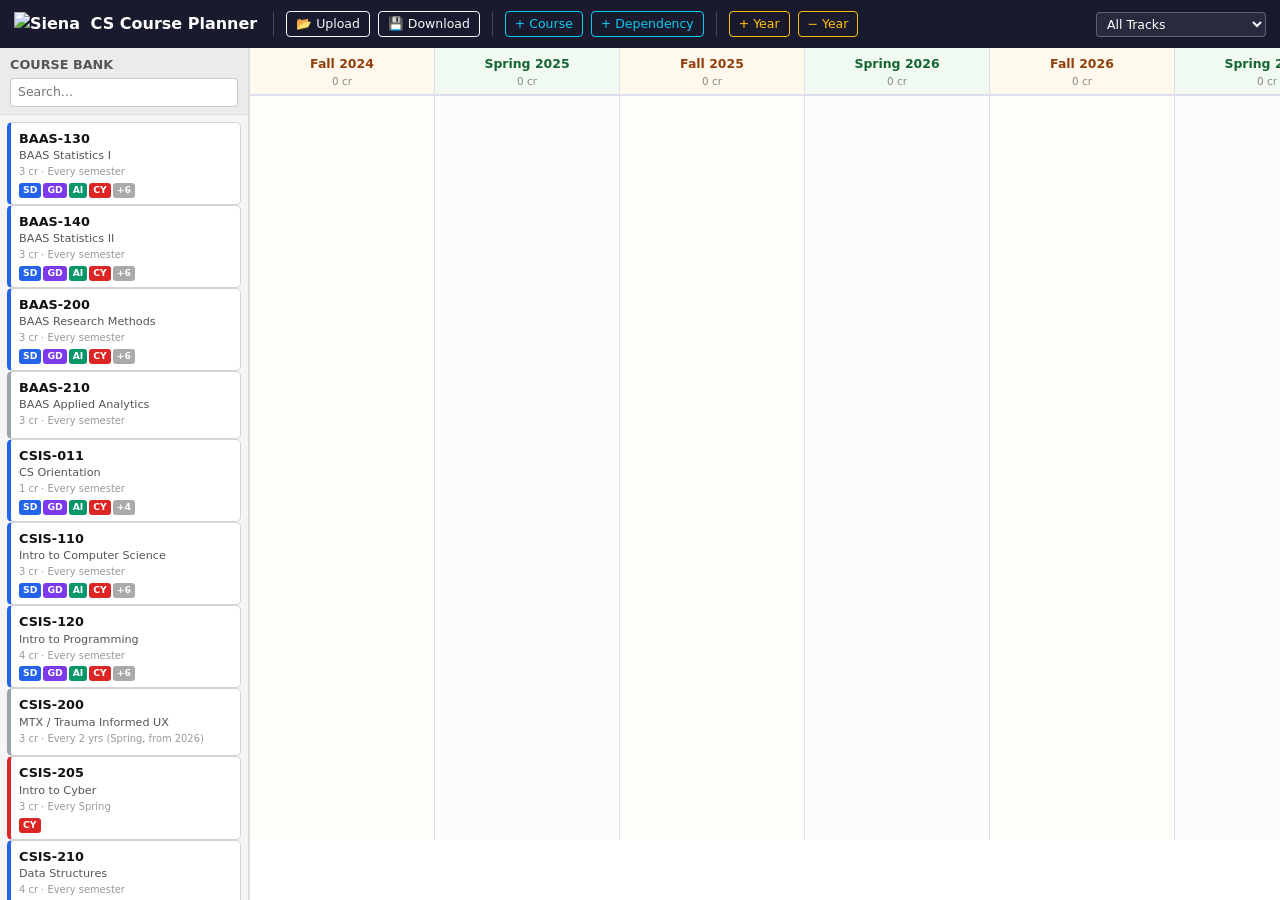
==== planner/index.html @ 816ea4b8 "Add CS Course Planner web app at /planner/ Adds a fully client-side course planning tool for student" ====
<!DOCTYPE html>
<html lang="en">
<head>
  <meta charset="utf-8">
  <meta name="viewport" content="width=device-width, initial-scale=1">
  <meta name="author" content="Ninad Chaudhari &amp; Jami Cotler">
  <title>Course Planner — Siena College CS</title>
  <link href="https://cdn.jsdelivr.net/npm/bootstrap@5.3.0/dist/css/bootstrap.min.css" rel="stylesheet">
  <link href="css/planner.css" rel="stylesheet">
</head>
<body>

<!-- ── Toolbar ──────────────────────────────────────────────── -->
<div class="toolbar">
  <span class="brand">
    <img src="../images/siena-logo.png" alt="Siena">
    CS Course Planner
  </span>
  <div class="divider"></div>
  <button class="btn btn-sm btn-outline-light" id="btn-upload" title="Load a saved plan">&#128194; Upload</button>
  <button class="btn btn-sm btn-outline-light" id="btn-download" title="Download current plan">&#128190; Download</button>
  <div class="divider"></div>
  <button class="btn btn-sm btn-outline-info"    id="btn-add-course" title="Add course to catalog">+ Course</button>
  <button class="btn btn-sm btn-outline-info"    id="btn-add-dep"    title="Add prerequisite link">+ Dependency</button>
  <div class="divider"></div>
  <button class="btn btn-sm btn-outline-warning" id="btn-add-year"   title="Add one year to timeline">+ Year</button>
  <button class="btn btn-sm btn-outline-warning" id="btn-rem-year"   title="Remove last year">− Year</button>
  <div class="ms-auto">
    <select id="track-filter" title="Filter course bank by track">
      <option value="">All Tracks</option>
    </select>
  </div>
  <input type="file" id="file-upload" accept=".json" style="display:none">
</div>

<!-- ── App ──────────────────────────────────────────────────── -->
<div class="app-container">

  <!-- Course Bank -->
  <div class="course-bank">
    <div class="bank-header">
      <h6>Course Bank</h6>
      <input type="text" class="bank-search" id="bank-search" placeholder="Search…">
    </div>
    <div class="bank-list" id="bank-list"></div>
  </div>

  <!-- Timeline -->
  <div class="timeline-area">
    <div class="timeline-scroll" id="timeline-scroll"></div>
  </div>
</div>

<!-- ── Add Course Modal ──────────────────────────────────────── -->
<div class="modal fade" id="addCourseModal" tabindex="-1">
  <div class="modal-dialog">
    <div class="modal-content">
      <div class="modal-header">
        <h5 class="modal-title">Add New Course</h5>
        <button type="button" class="btn-close" data-bs-dismiss="modal"></button>
      </div>
      <div class="modal-body">
        <form id="add-course-form">
          <div class="row g-2 mb-2">
            <div class="col-5">
              <label class="form-label">Course ID *</label>
              <input type="text" class="form-control form-control-sm" id="nc-id" placeholder="CSIS-420">
            </div>
            <div class="col-7">
              <label class="form-label">Course Name *</label>
              <input type="text" class="form-control form-control-sm" id="nc-name" placeholder="Advanced Topics">
            </div>
          </div>
          <div class="row g-2 mb-2">
            <div class="col-4">
              <label class="form-label">Credits</label>
              <input type="number" class="form-control form-control-sm" id="nc-credits" value="3" min="1" max="6">
            </div>
            <div class="col-4">
              <label class="form-label">Offered</label>
              <select class="form-select form-select-sm" id="nc-semester">
                <option value="every">Every semester</option>
                <option value="both">Both (yearly)</option>
                <option value="fall">Fall only</option>
                <option value="spring">Spring only</option>
              </select>
            </div>
            <div class="col-4">
              <label class="form-label">Period</label>
              <select class="form-select form-select-sm" id="nc-period">
                <option value="1">Every year</option>
                <option value="2">Every 2 yrs</option>
              </select>
            </div>
          </div>
          <div class="mb-2">
            <label class="form-label">Start Year <small class="text-muted">(for 2-yr rotation)</small></label>
            <input type="number" class="form-control form-control-sm" id="nc-startyear" placeholder="2024">
          </div>
          <div class="mb-2">
            <label class="form-label">Tracks <small class="text-muted">(comma-sep: SD, AI, GD…)</small></label>
            <input type="text" class="form-control form-control-sm" id="nc-tracks" placeholder="SD, AI">
          </div>
          <div class="mb-1">
            <label class="form-label">Prerequisites <small class="text-muted">(comma-sep course IDs)</small></label>
            <input type="text" class="form-control form-control-sm" id="nc-prereqs" placeholder="CSIS-210, MATH-250">
          </div>
        </form>
      </div>
      <div class="modal-footer">
        <button class="btn btn-sm btn-secondary" data-bs-dismiss="modal">Cancel</button>
        <button class="btn btn-sm btn-primary" id="add-course-submit">Add Course</button>
      </div>
    </div>
  </div>
</div>

<!-- ── Add Dependency Modal ──────────────────────────────────── -->
<div class="modal fade" id="addDepModal" tabindex="-1">
  <div class="modal-dialog modal-sm">
    <div class="modal-content">
      <div class="modal-header">
        <h5 class="modal-title">Add Prerequisite</h5>
        <button type="button" class="btn-close" data-bs-dismiss="modal"></button>
      </div>
      <div class="modal-body">
        <label class="form-label">Prerequisite (FROM)</label>
        <select class="form-select form-select-sm mb-2" id="dep-from"></select>
        <div class="text-center mb-2" style="font-size:1.3rem">↓</div>
        <label class="form-label">Requires it (TO)</label>
        <select class="form-select form-select-sm" id="dep-to"></select>
      </div>
      <div class="modal-footer">
        <button class="btn btn-sm btn-secondary" data-bs-dismiss="modal">Cancel</button>
        <button class="btn btn-sm btn-primary" id="add-dep-submit">Add</button>
      </div>
    </div>
  </div>
</div>

<!-- ── Toast Container ──────────────────────────────────────── -->
<div id="toast-container" class="toast-container position-fixed bottom-0 end-0 p-3"></div>

<!-- ── Scripts ──────────────────────────────────────────────── -->
<script src="https://cdn.jsdelivr.net/npm/bootstrap@5.3.0/dist/js/bootstrap.bundle.min.js"></script>
<script src="https://cdn.jsdelivr.net/npm/interactjs/dist/interact.min.js"></script>
<script src="https://cdn.jsdelivr.net/npm/leader-line/leader-line.min.js"></script>
<script src="js/data.js"></script>
<script src="js/arrows.js"></script>
<script src="js/app.js"></script>
<script>
  // Populate track filter dropdown
  Object.entries(TRACKS).forEach(([code, info]) => {
    const o = document.createElement("option");
    o.value = code; o.textContent = `${code} – ${info.name}`;
    document.getElementById("track-filter").appendChild(o);
  });
</script>
</body>
</html>
---- planner/css/planner.css ----
/* ============================================================
   Course Planning App Styles
   ============================================================ */
:root {
  --sidebar-width: 250px;
  --column-width: 185px;
  --sem-bg-fall: #fff8ed;
  --sem-bg-spring: #f0faf0;
  --stripe: repeating-linear-gradient(-45deg,transparent,transparent 4px,rgba(0,0,0,.05) 4px,rgba(0,0,0,.05) 8px);
}

html, body { height: 100%; overflow: hidden; margin: 0; font-family: system-ui, sans-serif; }

/* ── Toolbar ─────────────────────────────────────────────── */
.toolbar {
  background: #1a1a2e; color: #fff;
  padding: 7px 14px; display: flex; align-items: center; gap: 8px;
  flex-wrap: wrap; z-index: 100; height: 48px; box-sizing: border-box;
}
.toolbar .brand { font-weight: 700; font-size: 1rem; white-space: nowrap; margin-right: 4px; }
.toolbar .brand img { height: 26px; vertical-align: middle; margin-right: 5px; }
.toolbar .btn  { font-size: .78rem; padding: 3px 9px; }
.toolbar select { font-size: .78rem; padding: 3px 6px; max-width: 170px;
  background: #2a2a3e; color: #fff; border: 1px solid rgba(255,255,255,.25); border-radius: 4px; }
.toolbar .divider { width: 1px; height: 24px; background: rgba(255,255,255,.2); margin: 0 4px; }

/* ── Layout ──────────────────────────────────────────────── */
.app-container { display: flex; height: calc(100vh - 48px); overflow: hidden; }

/* ── Course Bank ─────────────────────────────────────────── */
.course-bank {
  width: var(--sidebar-width); min-width: var(--sidebar-width);
  background: #f5f5f5; border-right: 2px solid #ddd;
  display: flex; flex-direction: column; overflow: hidden;
}
.bank-header { padding: 9px 10px 7px; background: #ebebeb; border-bottom: 1px solid #ddd; }
.bank-header h6 { margin: 0 0 6px; font-size: .8rem; font-weight: 700; text-transform: uppercase; color: #555; }
.bank-search { width: 100%; font-size: .78rem; padding: 4px 7px;
  border: 1px solid #ccc; border-radius: 4px; box-sizing: border-box; }
.bank-list { flex: 1; overflow-y: auto; padding: 7px; }
.bank-list::-webkit-scrollbar { width: 5px; }
.bank-list::-webkit-scrollbar-thumb { background: #ccc; border-radius: 3px; }

/* Drop highlight on bank */
.bank-list.drop-over { background: rgba(37,99,235,.07); outline: 2px dashed #2563eb; outline-offset: -2px; }

/* ── Timeline ────────────────────────────────────────────── */
.timeline-area { flex: 1; overflow-x: auto; overflow-y: auto; position: relative; }
.timeline-area::-webkit-scrollbar { width: 6px; height: 6px; }
.timeline-area::-webkit-scrollbar-thumb { background: #ccc; border-radius: 3px; }
.timeline-scroll { display: flex; min-height: 100%; padding-bottom: 60px; }

/* ── Semester Columns ────────────────────────────────────── */
.semester-column { width: var(--column-width); min-width: var(--column-width);
  border-right: 1px solid #dde; display: flex; flex-direction: column; flex-shrink: 0; }
.sem-header { text-align: center; font-weight: 700; font-size: .78rem;
  padding: 7px 4px 5px; border-bottom: 2px solid #dde;
  position: sticky; top: 0; z-index: 5; }
.sem-header.fall   { background: var(--sem-bg-fall);   color: #92400e; }
.sem-header.spring { background: var(--sem-bg-spring); color: #166534; }
.credit-label { font-size: .65rem; font-weight: 400; color: #888; display: block; }
.drop-zone { flex: 1; min-height: 480px; padding: 6px; display: flex;
  flex-direction: column; gap: 5px; transition: background .15s; }
.drop-zone.fall   { background: rgba(255,248,237,.35); }
.drop-zone.spring { background: rgba(240,250,240,.35); }
.drop-zone.drag-over  { background: rgba(37,99,235,.1);  outline: 2px dashed #2563eb; outline-offset: -2px; }
.drop-zone.warn-over  { background: rgba(234,179,8,.12); outline: 2px dashed #d97706; outline-offset: -2px; }

/* ── Course Cards ────────────────────────────────────────── */
.course-card {
  background: #fff; border: 1px solid #d4d4d4; border-left: 4px solid #9ca3af;
  border-radius: 5px; padding: 6px 8px; cursor: grab;
  font-size: .76rem; user-select: none; position: relative;
  transition: box-shadow .15s;
}
.course-card:hover   { box-shadow: 0 2px 8px rgba(0,0,0,.13); z-index: 20; }
.course-card.dragging { opacity: .8; box-shadow: 0 6px 20px rgba(0,0,0,.22); cursor: grabbing; z-index: 999; }
.card-id      { font-weight: 700; color: #111; font-size: .8rem; }
.card-name    { color: #555; font-size: .7rem; line-height: 1.25; margin-top: 1px; }
.card-meta    { font-size: .62rem; color: #999; margin-top: 2px; }
.card-tracks  { display: flex; flex-wrap: wrap; gap: 2px; margin-top: 3px; }
.track-badge  { font-size: .58rem; padding: 1px 4px; border-radius: 3px;
  color: #fff; font-weight: 600; line-height: 1.4; }

/* Status indicators */
.course-card.not-offered    { background: var(--stripe); }
.course-card.prereq-warn    { border-color: #eab308; }
.warn-icon   { position: absolute; top: 3px; right: 5px; font-size: .7rem; color: #ca8a04; cursor: help; }
.no-offer-pill { position: absolute; top: 3px; right: 5px;
  font-size: .58rem; background: #fef3c7; color: #92400e;
  padding: 1px 4px; border-radius: 3px; font-weight: 600; }

/* Remove button */
.remove-btn {
  position: absolute; top: -7px; right: -7px;
  width: 17px; height: 17px; background: #ef4444; color: #fff;
  border: 2px solid #fff; border-radius: 50%; font-size: .6rem;
  line-height: 13px; text-align: center; cursor: pointer; display: none;
  padding: 0; z-index: 30;
}
.course-card:hover .remove-btn { display: block; }

/* ── LeaderLine z-index fix ──────────────────────────────── */
.leader-line { z-index: 6 !important; pointer-events: none; }

/* ── Modals ──────────────────────────────────────────────── */
.modal .form-label { font-size: .82rem; font-weight: 600; }

/* ── Toast ───────────────────────────────────────────────── */
#toast-container { z-index: 9999; }
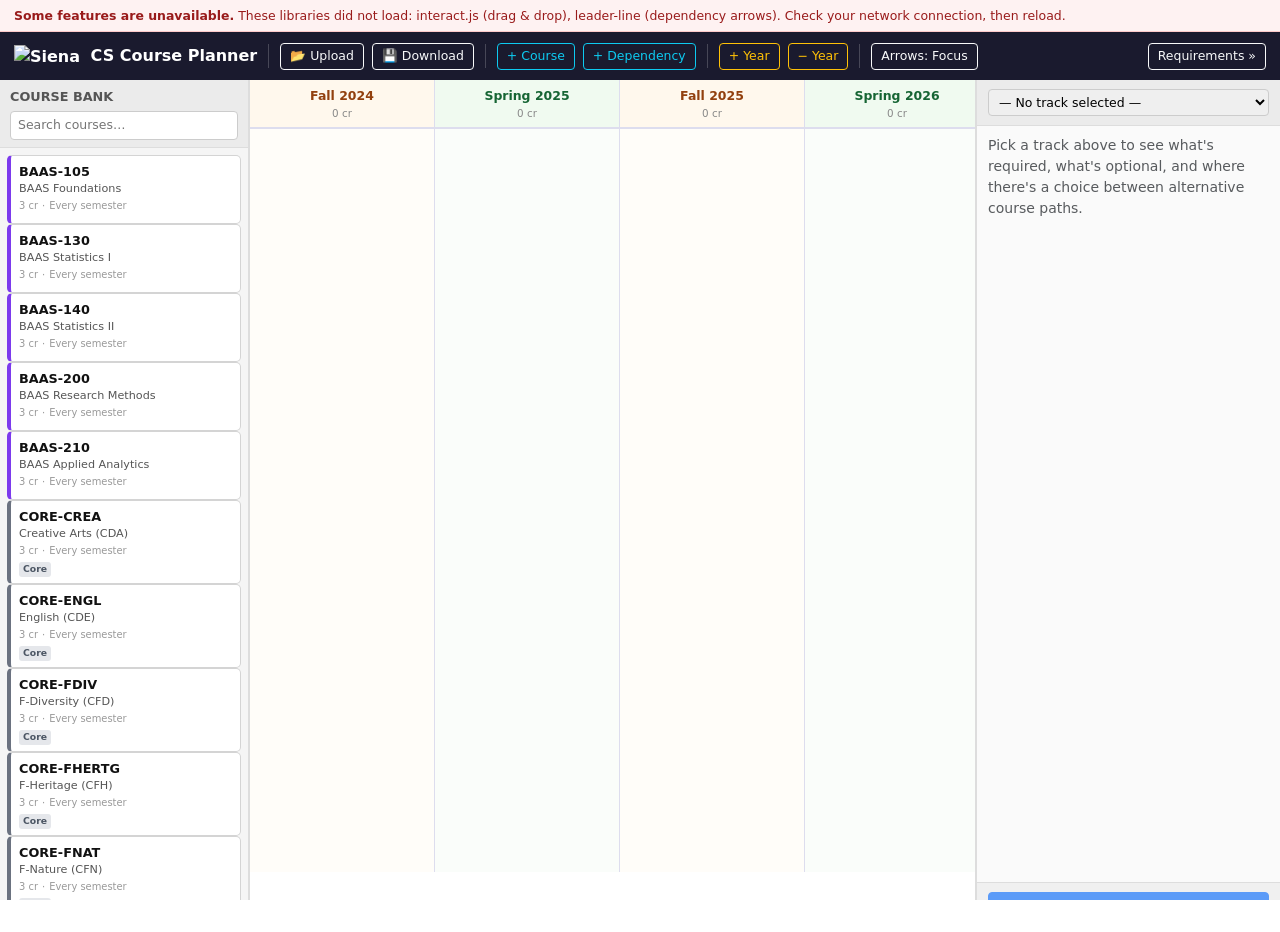
==== commit c525ab93: "Planner: track requirements, alternate paths, badge and arrow fixes Addresses three problems with th" ====
--- a/planner/index.html
+++ b/planner/index.html
@@ -17,30 +17,33 @@
     CS Course Planner
   </span>
   <div class="divider"></div>
-  <button class="btn btn-sm btn-outline-light" id="btn-upload" title="Load a saved plan">&#128194; Upload</button>
-  <button class="btn btn-sm btn-outline-light" id="btn-download" title="Download current plan">&#128190; Download</button>
+  <button class="btn btn-sm btn-outline-light" id="btn-upload"   title="Load a saved plan">&#128194; Upload</button>
+  <button class="btn btn-sm btn-outline-light" id="btn-download" title="Download this plan as JSON">&#128190; Download</button>
   <div class="divider"></div>
-  <button class="btn btn-sm btn-outline-info"    id="btn-add-course" title="Add course to catalog">+ Course</button>
-  <button class="btn btn-sm btn-outline-info"    id="btn-add-dep"    title="Add prerequisite link">+ Dependency</button>
+  <button class="btn btn-sm btn-outline-info" id="btn-add-course" title="Add a course to the catalog">+ Course</button>
+  <button class="btn btn-sm btn-outline-info" id="btn-add-dep"    title="Add a prerequisite link">+ Dependency</button>
   <div class="divider"></div>
-  <button class="btn btn-sm btn-outline-warning" id="btn-add-year"   title="Add one year to timeline">+ Year</button>
-  <button class="btn btn-sm btn-outline-warning" id="btn-rem-year"   title="Remove last year">− Year</button>
+  <button class="btn btn-sm btn-outline-warning" id="btn-add-year" title="Add a year to the timeline">+ Year</button>
+  <button class="btn btn-sm btn-outline-warning" id="btn-rem-year" title="Remove the last year">&minus; Year</button>
+  <div class="divider"></div>
+  <button class="btn btn-sm btn-outline-light" id="btn-arrow-mode"
+          title="Cycle arrow display: Focus (hover a course) → All → Off">Arrows: Focus</button>
+
   <div class="ms-auto">
-    <select id="track-filter" title="Filter course bank by track">
-      <option value="">All Tracks</option>
-    </select>
+    <button class="btn btn-sm btn-outline-light" id="btn-toggle-panel"
+            title="Show or hide the requirements panel">Requirements &raquo;</button>
   </div>
   <input type="file" id="file-upload" accept=".json" style="display:none">
 </div>
 
 <!-- ── App ──────────────────────────────────────────────────── -->
-<div class="app-container">
+<div class="app-container" id="app-container">
 
   <!-- Course Bank -->
   <div class="course-bank">
     <div class="bank-header">
       <h6>Course Bank</h6>
-      <input type="text" class="bank-search" id="bank-search" placeholder="Search…">
+      <input type="text" class="bank-search" id="bank-search" placeholder="Search courses…">
     </div>
     <div class="bank-list" id="bank-list"></div>
   </div>
@@ -48,6 +51,22 @@
   <!-- Timeline -->
   <div class="timeline-area">
     <div class="timeline-scroll" id="timeline-scroll"></div>
+  </div>
+
+  <!-- Requirements Panel -->
+  <div class="req-panel">
+    <div class="req-head">
+      <select id="track-filter" title="Choose a track to see its requirements">
+        <option value="">— No track selected —</option>
+      </select>
+      <div id="req-summary"></div>
+    </div>
+    <div class="req-body" id="req-body"></div>
+    <div class="req-foot">
+      <button class="btn btn-sm btn-primary w-100" id="btn-load-template" disabled>
+        Load suggested 4-year plan
+      </button>
+    </div>
   </div>
 </div>
 
@@ -93,16 +112,27 @@
               </select>
             </div>
           </div>
-          <div class="mb-2">
-            <label class="form-label">Start Year <small class="text-muted">(for 2-yr rotation)</small></label>
-            <input type="number" class="form-control form-control-sm" id="nc-startyear" placeholder="2024">
+          <div class="row g-2 mb-2">
+            <div class="col-6">
+              <label class="form-label">Start Year <small class="text-muted">(2-yr only)</small></label>
+              <input type="number" class="form-control form-control-sm" id="nc-startyear" placeholder="2024">
+            </div>
+            <div class="col-6">
+              <label class="form-label">Category</label>
+              <select class="form-select form-select-sm" id="nc-category">
+                <option value="cs">Computer Science</option>
+                <option value="math">Math / Auxiliary</option>
+                <option value="core">Core (Gen-Ed)</option>
+                <option value="free">Free Elective</option>
+              </select>
+            </div>
           </div>
           <div class="mb-2">
-            <label class="form-label">Tracks <small class="text-muted">(comma-sep: SD, AI, GD…)</small></label>
+            <label class="form-label">Tracks <small class="text-muted">(comma-separated: SD, AI, GD…)</small></label>
             <input type="text" class="form-control form-control-sm" id="nc-tracks" placeholder="SD, AI">
           </div>
           <div class="mb-1">
-            <label class="form-label">Prerequisites <small class="text-muted">(comma-sep course IDs)</small></label>
+            <label class="form-label">Prerequisites <small class="text-muted">(comma-separated course IDs)</small></label>
             <input type="text" class="form-control form-control-sm" id="nc-prereqs" placeholder="CSIS-210, MATH-250">
           </div>
         </form>
@@ -126,9 +156,16 @@
       <div class="modal-body">
         <label class="form-label">Prerequisite (FROM)</label>
         <select class="form-select form-select-sm mb-2" id="dep-from"></select>
-        <div class="text-center mb-2" style="font-size:1.3rem">↓</div>
+        <div class="text-center mb-2" style="font-size:1.3rem">&darr;</div>
         <label class="form-label">Requires it (TO)</label>
-        <select class="form-select form-select-sm" id="dep-to"></select>
+        <select class="form-select form-select-sm mb-3" id="dep-to"></select>
+        <div class="form-check">
+          <input class="form-check-input" type="checkbox" id="dep-alt">
+          <label class="form-check-label" for="dep-alt" style="font-size:.75rem">
+            Alternative route <small class="text-muted d-block">
+            Dashed “either” arrow — one of several ways to satisfy the target.</small>
+          </label>
+        </div>
       </div>
       <div class="modal-footer">
         <button class="btn btn-sm btn-secondary" data-bs-dismiss="modal">Cancel</button>
@@ -138,7 +175,6 @@
   </div>
 </div>
 
-<!-- ── Toast Container ──────────────────────────────────────── -->
 <div id="toast-container" class="toast-container position-fixed bottom-0 end-0 p-3"></div>
 
 <!-- ── Scripts ──────────────────────────────────────────────── -->
@@ -146,15 +182,8 @@
 <script src="https://cdn.jsdelivr.net/npm/interactjs/dist/interact.min.js"></script>
 <script src="https://cdn.jsdelivr.net/npm/leader-line/leader-line.min.js"></script>
 <script src="js/data.js"></script>
+<script src="js/requirements.js"></script>
 <script src="js/arrows.js"></script>
 <script src="js/app.js"></script>
-<script>
-  // Populate track filter dropdown
-  Object.entries(TRACKS).forEach(([code, info]) => {
-    const o = document.createElement("option");
-    o.value = code; o.textContent = `${code} – ${info.name}`;
-    document.getElementById("track-filter").appendChild(o);
-  });
-</script>
 </body>
 </html>
--- a/planner/css/planner.css
+++ b/planner/css/planner.css
@@ -3,6 +3,7 @@
    ============================================================ */
 :root {
   --sidebar-width: 250px;
+  --panel-width: 305px;
   --column-width: 185px;
   --sem-bg-fall: #fff8ed;
   --sem-bg-spring: #f0faf0;
@@ -17,40 +18,58 @@
   padding: 7px 14px; display: flex; align-items: center; gap: 8px;
   flex-wrap: wrap; z-index: 100; height: 48px; box-sizing: border-box;
 }
-.toolbar .brand { font-weight: 700; font-size: 1rem; white-space: nowrap; margin-right: 4px; }
+.toolbar .brand { font-weight: 700; font-size: 1rem; white-space: nowrap; }
 .toolbar .brand img { height: 26px; vertical-align: middle; margin-right: 5px; }
-.toolbar .btn  { font-size: .78rem; padding: 3px 9px; }
-.toolbar select { font-size: .78rem; padding: 3px 6px; max-width: 170px;
-  background: #2a2a3e; color: #fff; border: 1px solid rgba(255,255,255,.25); border-radius: 4px; }
-.toolbar .divider { width: 1px; height: 24px; background: rgba(255,255,255,.2); margin: 0 4px; }
+.toolbar .btn { font-size: .78rem; padding: 3px 9px; }
+.toolbar .divider { width: 1px; height: 24px; background: rgba(255,255,255,.2); margin: 0 3px; }
 
 /* ── Layout ──────────────────────────────────────────────── */
 .app-container { display: flex; height: calc(100vh - 48px); overflow: hidden; }
 
 /* ── Course Bank ─────────────────────────────────────────── */
+/* z-index above .leader-line so arrows never spill across the sidebars —
+   LeaderLine draws into body-level SVG and cannot be clipped to the timeline. */
 .course-bank {
   width: var(--sidebar-width); min-width: var(--sidebar-width);
   background: #f5f5f5; border-right: 2px solid #ddd;
   display: flex; flex-direction: column; overflow: hidden;
+  position: relative; z-index: 10;
 }
 .bank-header { padding: 9px 10px 7px; background: #ebebeb; border-bottom: 1px solid #ddd; }
 .bank-header h6 { margin: 0 0 6px; font-size: .8rem; font-weight: 700; text-transform: uppercase; color: #555; }
 .bank-search { width: 100%; font-size: .78rem; padding: 4px 7px;
   border: 1px solid #ccc; border-radius: 4px; box-sizing: border-box; }
 .bank-list { flex: 1; overflow-y: auto; padding: 7px; }
-.bank-list::-webkit-scrollbar { width: 5px; }
-.bank-list::-webkit-scrollbar-thumb { background: #ccc; border-radius: 3px; }
-
-/* Drop highlight on bank */
 .bank-list.drop-over { background: rgba(37,99,235,.07); outline: 2px dashed #2563eb; outline-offset: -2px; }
+.bank-list::-webkit-scrollbar, .req-panel::-webkit-scrollbar,
+.timeline-area::-webkit-scrollbar { width: 6px; height: 6px; }
+.bank-list::-webkit-scrollbar-thumb, .req-panel::-webkit-scrollbar-thumb,
+.timeline-area::-webkit-scrollbar-thumb { background: #ccc; border-radius: 3px; }
+
+/* Bank requirement-group headers */
+.bank-group-head {
+  font-size: .66rem; font-weight: 700; text-transform: uppercase;
+  color: #6b7280; letter-spacing: .04em;
+  padding: 8px 3px 4px; margin-top: 4px;
+  border-bottom: 1px solid #e0e0e0; display: flex;
+  justify-content: space-between; align-items: baseline; gap: 6px;
+}
+.bank-group-head:first-child { margin-top: 0; }
+.bank-group-head .grp-count { font-weight: 600; color: #9ca3af; }
+.bank-group-head.done .grp-count { color: #16a34a; }
+.bank-group-cards { display: flex; flex-direction: column; gap: 5px; padding: 5px 0; }
+.bank-other-toggle {
+  width: 100%; text-align: left; background: none; border: none;
+  font-size: .66rem; font-weight: 700; text-transform: uppercase;
+  color: #9ca3af; padding: 8px 3px 4px; cursor: pointer;
+  border-top: 1px solid #e0e0e0; margin-top: 6px;
+}
+.bank-other-toggle:hover { color: #555; }
 
 /* ── Timeline ────────────────────────────────────────────── */
-.timeline-area { flex: 1; overflow-x: auto; overflow-y: auto; position: relative; }
-.timeline-area::-webkit-scrollbar { width: 6px; height: 6px; }
-.timeline-area::-webkit-scrollbar-thumb { background: #ccc; border-radius: 3px; }
+.timeline-area { flex: 1; overflow-x: auto; overflow-y: auto; position: relative; min-width: 0; }
 .timeline-scroll { display: flex; min-height: 100%; padding-bottom: 60px; }
 
-/* ── Semester Columns ────────────────────────────────────── */
 .semester-column { width: var(--column-width); min-width: var(--column-width);
   border-right: 1px solid #dde; display: flex; flex-direction: column; flex-shrink: 0; }
 .sem-header { text-align: center; font-weight: 700; font-size: .78rem;
@@ -59,52 +78,136 @@
 .sem-header.fall   { background: var(--sem-bg-fall);   color: #92400e; }
 .sem-header.spring { background: var(--sem-bg-spring); color: #166534; }
 .credit-label { font-size: .65rem; font-weight: 400; color: #888; display: block; }
+.credit-label.over { color: #dc2626; font-weight: 600; }
 .drop-zone { flex: 1; min-height: 480px; padding: 6px; display: flex;
   flex-direction: column; gap: 5px; transition: background .15s; }
 .drop-zone.fall   { background: rgba(255,248,237,.35); }
 .drop-zone.spring { background: rgba(240,250,240,.35); }
-.drop-zone.drag-over  { background: rgba(37,99,235,.1);  outline: 2px dashed #2563eb; outline-offset: -2px; }
-.drop-zone.warn-over  { background: rgba(234,179,8,.12); outline: 2px dashed #d97706; outline-offset: -2px; }
+.drop-zone.drag-over { background: rgba(37,99,235,.1);  outline: 2px dashed #2563eb; outline-offset: -2px; }
+.drop-zone.warn-over { background: rgba(234,179,8,.12); outline: 2px dashed #d97706; outline-offset: -2px; }
 
 /* ── Course Cards ────────────────────────────────────────── */
 .course-card {
   background: #fff; border: 1px solid #d4d4d4; border-left: 4px solid #9ca3af;
   border-radius: 5px; padding: 6px 8px; cursor: grab;
   font-size: .76rem; user-select: none; position: relative;
-  transition: box-shadow .15s;
-}
-.course-card:hover   { box-shadow: 0 2px 8px rgba(0,0,0,.13); z-index: 20; }
+  transition: box-shadow .15s, opacity .18s;
+}
+.course-card:hover { box-shadow: 0 2px 8px rgba(0,0,0,.13); z-index: 20; }
 .course-card.dragging { opacity: .8; box-shadow: 0 6px 20px rgba(0,0,0,.22); cursor: grabbing; z-index: 999; }
-.card-id      { font-weight: 700; color: #111; font-size: .8rem; }
-.card-name    { color: #555; font-size: .7rem; line-height: 1.25; margin-top: 1px; }
-.card-meta    { font-size: .62rem; color: #999; margin-top: 2px; }
-.card-tracks  { display: flex; flex-wrap: wrap; gap: 2px; margin-top: 3px; }
-.track-badge  { font-size: .58rem; padding: 1px 4px; border-radius: 3px;
+.card-id     { font-weight: 700; color: #111; font-size: .8rem; }
+.card-name   { color: #555; font-size: .7rem; line-height: 1.25; margin-top: 1px; }
+.card-meta   { font-size: .62rem; color: #999; margin-top: 3px;
+  display: flex; align-items: center; gap: 4px; flex-wrap: wrap; }
+.card-tracks { display: flex; flex-wrap: wrap; gap: 2px; margin-top: 3px; }
+
+/* Badges */
+.track-badge { font-size: .58rem; padding: 1px 4px; border-radius: 3px;
   color: #fff; font-weight: 600; line-height: 1.4; }
-
-/* Status indicators */
-.course-card.not-offered    { background: var(--stripe); }
-.course-card.prereq-warn    { border-color: #eab308; }
-.warn-icon   { position: absolute; top: 3px; right: 5px; font-size: .7rem; color: #ca8a04; cursor: help; }
-.no-offer-pill { position: absolute; top: 3px; right: 5px;
-  font-size: .58rem; background: #fef3c7; color: #92400e;
-  padding: 1px 4px; border-radius: 3px; font-weight: 600; }
-
-/* Remove button */
+.track-badge.neutral { background: #e5e7eb; color: #4b5563; }
+.track-badge.more {
+  background: transparent; color: #9ca3af;
+  border: 1px solid #d1d5db; font-weight: 500; cursor: help;
+}
+
+/* Inline status chips — no longer absolutely positioned, so they
+   never collide with the remove button or sit over the arrow layer. */
+.chip-warn    { background: #fef9c3; color: #854d0e; padding: 0 4px;
+  border-radius: 3px; font-weight: 600; cursor: help; }
+.chip-nooffer { background: #fef3c7; color: #92400e; padding: 0 4px;
+  border-radius: 3px; font-weight: 600; }
+.course-card.not-offered { background: var(--stripe); }
+.course-card.prereq-warn { border-color: #eab308; }
+
+/* Remove button — inside the card bounds */
 .remove-btn {
-  position: absolute; top: -7px; right: -7px;
-  width: 17px; height: 17px; background: #ef4444; color: #fff;
-  border: 2px solid #fff; border-radius: 50%; font-size: .6rem;
-  line-height: 13px; text-align: center; cursor: pointer; display: none;
-  padding: 0; z-index: 30;
+  position: absolute; top: 3px; right: 3px;
+  width: 16px; height: 16px; background: #ef4444; color: #fff;
+  border: none; border-radius: 50%; font-size: .62rem;
+  line-height: 16px; text-align: center; cursor: pointer;
+  display: none; padding: 0; z-index: 30;
 }
 .course-card:hover .remove-btn { display: block; }
 
-/* ── LeaderLine z-index fix ──────────────────────────────── */
+/* Focus-mode states */
+.course-card.dimmed       { opacity: .22; }
+.course-card.chain-focus  { box-shadow: 0 0 0 2px #2563eb, 0 3px 10px rgba(0,0,0,.15); z-index: 25; }
+.course-card.chain-member { box-shadow: 0 0 0 2px rgba(37,99,235,.35); }
+.course-card.flash        { animation: flash 1.1s ease-out; }
+@keyframes flash {
+  0%,100% { box-shadow: 0 0 0 0 rgba(37,99,235,0); }
+  20%     { box-shadow: 0 0 0 3px rgba(37,99,235,.7); }
+}
+
 .leader-line { z-index: 6 !important; pointer-events: none; }
 
-/* ── Modals ──────────────────────────────────────────────── */
-.modal .form-label { font-size: .82rem; font-weight: 600; }
+/* ── Requirements Panel ──────────────────────────────────── */
+.req-panel {
+  width: var(--panel-width); min-width: var(--panel-width);
+  background: #fafafa; border-left: 2px solid #ddd;
+  display: flex; flex-direction: column; overflow: hidden;
+  position: relative; z-index: 10;
+}
+.app-container.panel-collapsed .req-panel { display: none; }
+
+.req-head { padding: 9px 11px; background: #ebebeb; border-bottom: 1px solid #ddd; }
+.req-head select { width: 100%; font-size: .78rem; padding: 4px 6px;
+  border: 1px solid #ccc; border-radius: 4px; }
+.req-title { font-size: .82rem; font-weight: 700; color: #333; margin: 7px 0 2px; }
+.req-credits { font-size: .7rem; color: #666; }
+.req-credits b { color: #111; }
+.req-draft {
+  font-size: .64rem; background: #fff7ed; color: #9a3412;
+  border: 1px solid #fed7aa; border-radius: 4px;
+  padding: 4px 6px; margin-top: 7px; line-height: 1.35;
+}
+.req-body { flex: 1; overflow-y: auto; padding: 9px 11px 14px; }
+.req-foot { padding: 9px 11px; border-top: 1px solid #ddd; background: #f0f0f0; }
+
+.req-group { margin-bottom: 13px; }
+.req-group-head {
+  display: flex; justify-content: space-between; align-items: baseline;
+  gap: 6px; font-size: .74rem; font-weight: 700; color: #374151;
+  padding-bottom: 4px; border-bottom: 1px solid #e5e7eb; margin-bottom: 5px;
+}
+.req-group-head .note { font-weight: 400; font-size: .64rem; color: #9ca3af; }
+.req-progress { font-size: .68rem; font-weight: 700; color: #9ca3af; white-space: nowrap; }
+.req-group.done .req-group-head { color: #15803d; }
+.req-group.done .req-progress   { color: #16a34a; }
+
+.req-chips { display: flex; flex-wrap: wrap; gap: 3px; }
+.req-chip {
+  font-size: .63rem; padding: 2px 6px; border-radius: 10px;
+  border: 1px solid #d1d5db; background: #fff; color: #6b7280;
+  cursor: pointer; white-space: nowrap;
+}
+.req-chip:hover { border-color: #2563eb; color: #2563eb; }
+.req-chip.placed {
+  background: #dcfce7; border-color: #86efac; color: #15803d; font-weight: 600;
+}
+.req-chip.placed::before { content: "✓ "; }
+
+/* OR groups — the MATH vs BAAS fork */
+.alt-wrap { display: flex; align-items: stretch; gap: 5px; }
+.alt-option {
+  flex: 1; border: 1px solid #e5e7eb; border-radius: 5px;
+  padding: 5px 6px; background: #fff; transition: opacity .2s;
+}
+.alt-option.inactive { opacity: .35; }
+.alt-option.satisfied { border-color: #86efac; background: #f0fdf4; }
+.alt-label { font-size: .63rem; font-weight: 700; color: #6b7280; margin-bottom: 4px; }
+.alt-option.satisfied .alt-label { color: #15803d; }
+.alt-or {
+  align-self: center; font-size: .6rem; font-weight: 700; color: #9ca3af;
+  background: #f3f4f6; border-radius: 9px; padding: 2px 5px; white-space: nowrap;
+}
+.alt-option .req-chips { flex-direction: column; align-items: flex-start; }
 
 /* ── Toast ───────────────────────────────────────────────── */
 #toast-container { z-index: 9999; }
+
+/* ── Library-failed-to-load banner ───────────────────────── */
+.lib-warning {
+  background: #fef2f2; color: #991b1b; border-bottom: 1px solid #fecaca;
+  font-size: .78rem; padding: 7px 14px; line-height: 1.4;
+}
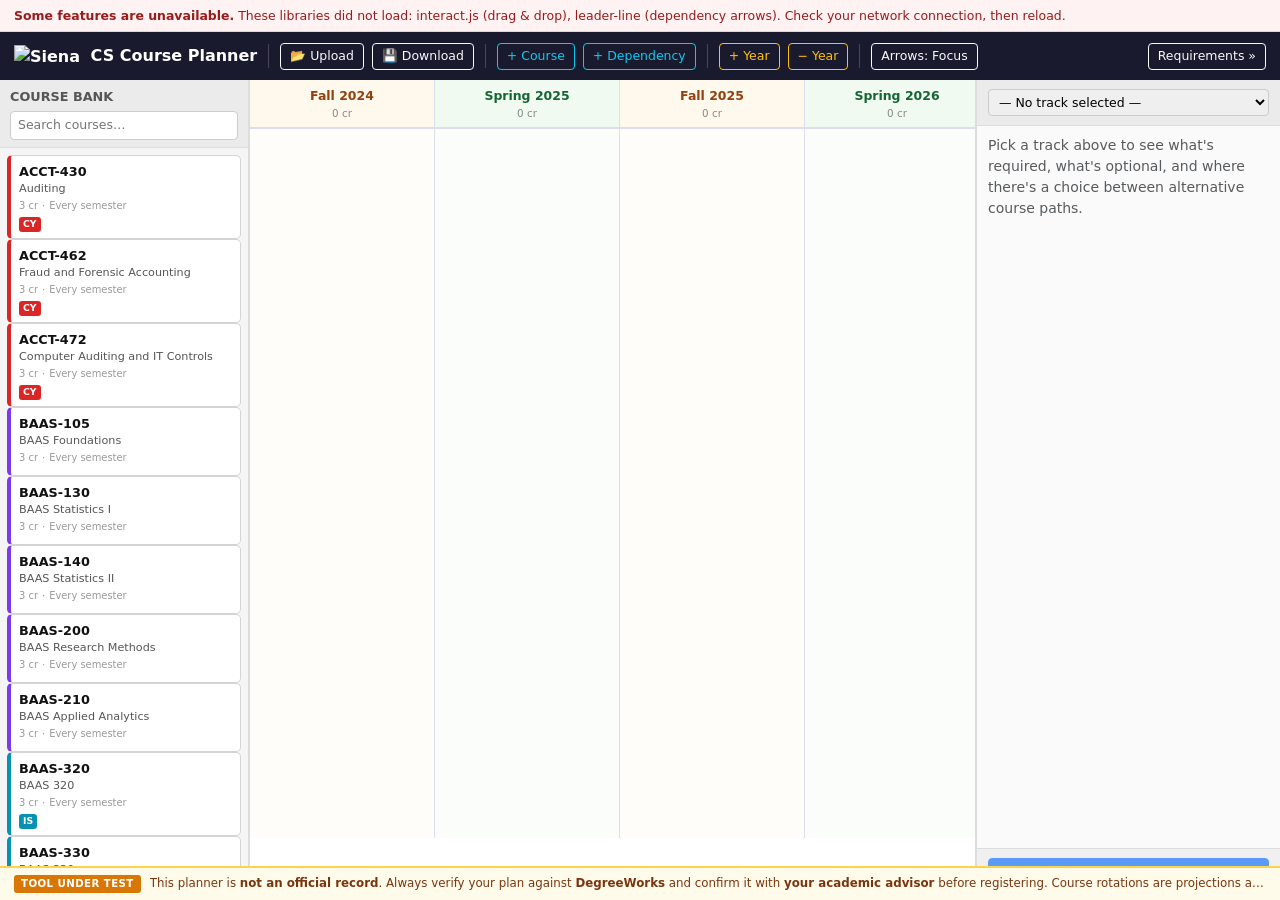
==== commit dcfb0a6f: "Planner: real requirement sheets for 8 tracks, disclaimer bar Replaces the inferred track requiremen" ====
--- a/planner/index.html
+++ b/planner/index.html
@@ -175,7 +175,17 @@
   </div>
 </div>
 
-<div id="toast-container" class="toast-container position-fixed bottom-0 end-0 p-3"></div>
+<!-- ── Standing disclaimer ──────────────────────────────────── -->
+<div class="disclaimer-bar">
+  <span class="disclaimer-flag">Tool under test</span>
+  <span>
+    This planner is <b>not an official record</b>. Always verify your plan against
+    <b>DegreeWorks</b> and confirm it with <b>your academic advisor</b> before registering.
+    Course rotations are projections and may change.
+  </span>
+</div>
+
+<div id="toast-container" class="toast-container position-fixed p-3"></div>
 
 <!-- ── Scripts ──────────────────────────────────────────────── -->
 <script src="https://cdn.jsdelivr.net/npm/bootstrap@5.3.0/dist/js/bootstrap.bundle.min.js"></script>
--- a/planner/css/planner.css
+++ b/planner/css/planner.css
@@ -24,7 +24,25 @@
 .toolbar .divider { width: 1px; height: 24px; background: rgba(255,255,255,.2); margin: 0 3px; }
 
 /* ── Layout ──────────────────────────────────────────────── */
-.app-container { display: flex; height: calc(100vh - 48px); overflow: hidden; }
+/* 48px toolbar above, 34px disclaimer bar below */
+.app-container { display: flex; height: calc(100vh - 82px); overflow: hidden; }
+
+/* ── Standing disclaimer ─────────────────────────────────── */
+.disclaimer-bar {
+  position: fixed; bottom: 0; left: 0; right: 0; height: 34px;
+  background: #fffbeb; border-top: 2px solid #fcd34d;
+  color: #78350f; font-size: .74rem; line-height: 1.3;
+  display: flex; align-items: center; gap: 9px;
+  padding: 0 14px; z-index: 500;
+}
+.disclaimer-flag {
+  background: #d97706; color: #fff; font-weight: 700;
+  font-size: .64rem; text-transform: uppercase; letter-spacing: .04em;
+  padding: 2px 7px; border-radius: 3px; white-space: nowrap; flex-shrink: 0;
+}
+.disclaimer-bar span:last-child { overflow: hidden; text-overflow: ellipsis; white-space: nowrap; }
+#toast-container { bottom: 42px; right: 0; }
+@media print { .disclaimer-bar { position: static; } }
 
 /* ── Course Bank ─────────────────────────────────────────── */
 /* z-index above .leader-line so arrows never spill across the sidebars —
@@ -161,6 +179,16 @@
   border: 1px solid #fed7aa; border-radius: 4px;
   padding: 4px 6px; margin-top: 7px; line-height: 1.35;
 }
+.req-note {
+  font-size: .64rem; background: #eff6ff; color: #1e40af;
+  border: 1px solid #bfdbfe; border-radius: 4px;
+  padding: 4px 6px; margin-top: 7px; line-height: 1.35;
+}
+.req-placeholder {
+  font-size: .62rem; color: #9ca3af; line-height: 1.35;
+  margin-top: 4px; font-style: italic;
+}
+.req-chip.faded { opacity: .45; }
 .req-body { flex: 1; overflow-y: auto; padding: 9px 11px 14px; }
 .req-foot { padding: 9px 11px; border-top: 1px solid #ddd; background: #f0f0f0; }
 
